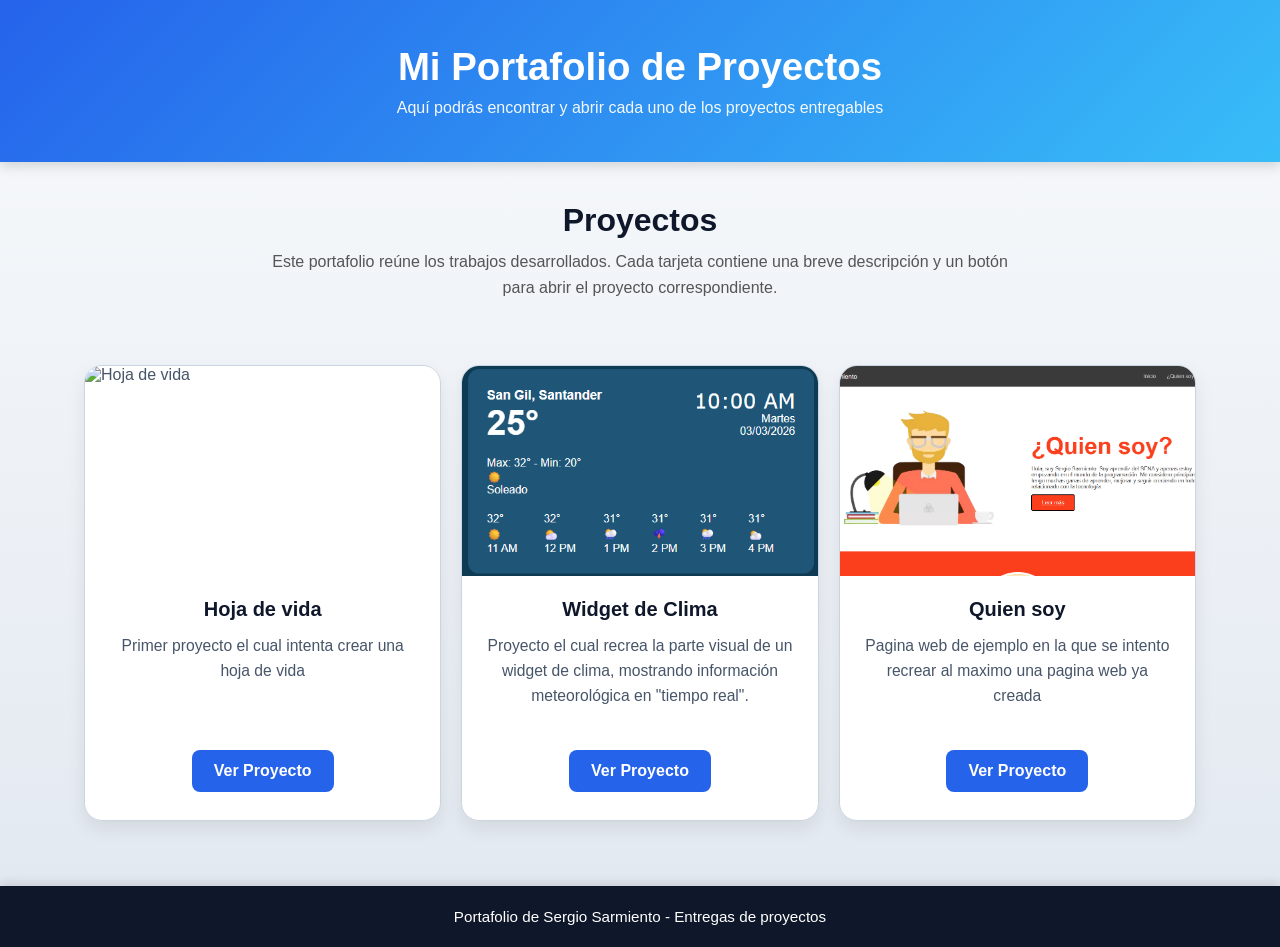
==== index.html @ 63f8f607 "Fix HTML structure and add overlays to project cards" ====
<!DOCTYPE html>
<html lang="es">
<head>
  <meta charset="UTF-8" />
  <meta name="viewport" content="width=device-width, initial-scale=1.0" />
  <title>Portafolio de Proyectos</title>
<link rel="stylesheet" href="./style.css">
</head>
<body>
  <header>
    <h1>Mi Portafolio de Proyectos</h1>
    <p>Aquí podrás encontrar y abrir cada uno de los proyectos entregables</p>
  </header>

  <main>
    <section class="intro">
      <h2>Proyectos</h2>
      <p>
        Este portafolio reúne los trabajos desarrollados. Cada tarjeta contiene una breve descripción
        y un botón para abrir el proyecto correspondiente.
      </p>
    </section>

           <table class="projects-table">
            <tr>
                <td class="project-cell">
                    <div class="project-card">
                        <img src="./image (1).png"
                            alt="Hoja de vida">
                        <div class="project-info">
                             <div class="overlay"></div>
                            <h3>Hoja de vida</h3>
                            <p>Primer proyecto el cual intenta crear una hoja de vida </p>
                            <a href="./hoja_de_vida/index.html" class="btn-project">Ver Proyecto</a>
                        </div>
                    </div>
                </td>

                <td class="project-cell">
                    <div class="project-card">
                        <img src="./image2.png"
                            alt="Widget de Clima">
                        <div class="project-info">
                             <div class="overlay"></div>
                            <h3>Widget de Clima</h3>
                            <p>Proyecto el cual recrea la parte visual de un widget de clima, mostrando información meteorológica en "tiempo real".</p>
                            <a href="./widget_de_clima/index.html" class="btn-project">Ver Proyecto</a>
                        </div>
                    </div>
                </td>

                <td class="project-cell">
                    <div class="project-card">
                        <img src="./image3.png"
                            alt="imagen de proyecto 3">
                        <div class="project-info">
                             <div class="overlay"></div>
                            <h3>Quien soy</h3>
                            <p>Pagina web de ejemplo en la que se intento recrear al maximo una pagina web ya creada</p>
                            <a href="./pagina_de_ejemplo/index.html" class="btn-project">Ver Proyecto</a>
                        </div>
                    </div>
                </td>
        </table>
    </div>
  </main>

  <footer>
    <p>Portafolio de Sergio Sarmiento - Entregas de proyectos</p>
  </footer>
</body>
</html>
---- style.css ----
* {
  margin: 0;
  padding: 0;
  box-sizing: border-box;
}

body {
  font-family: Arial, sans-serif;
  background: linear-gradient(180deg, #F8FAFC 0%, #E2E8F0 100%);
  color: #475569;
  min-height: 100vh;
  display: flex;
  flex-direction: column;}

header {
 background: linear-gradient(135deg, #2563EB, #38BDF8);
  color: white;
  text-align: center;
  padding: 45px 20px;
  box-shadow: 0 4px 12px rgba(0, 0, 0, 0.15);
}

header h1 {
  font-size: 2.4rem;
  margin-bottom: 10px;
}

header p {
  font-size: 1rem;
  opacity: 0.95;
}

main {
  width: 90%;
  max-width: 1200px;
  margin: 40px auto;
  flex: 1;
}

.intro {
  text-align: center;
  margin-bottom: 40px;
}

.intro h2 {
  font-size: 2rem;
 color: #0F172A;
  margin-bottom: 10px;
}

.intro p {
  color: #555;
  max-width: 750px;
  margin: 0 auto;
  line-height: 1.6;
}


.projects-table {
  width: 100%;
  border-spacing: 20px 25px;
  table-layout: fixed;
}

.project-cell {
  width: 33.33%;
  vertical-align: top;
}


.project-card {
  background: #FFFFFF;
  border: 1px solid #CBD5E1;
  border-radius: 18px;
  overflow: hidden;
  height: 100%;
  box-shadow: 0 8px 18px rgba(0, 0, 0, 0.08);
  transition: transform 0.35s ease, box-shadow 0.35s ease;
  animation: aparecer 0.8s ease both;
}

.project-card:hover {
  transform: translateY(-10px) scale(1.02);
  box-shadow: 0 14px 28px rgba(0, 0, 0, 0.16);
  transition: transform 0.10s ease;
  transform: scale(1.06);
}

.project-card img {
  width: 100%;
  height: 210px;
  object-fit: cover;
  display: block;
  transition: transform 0.10s ease;
}

.project-card:hover img {
  transform: scale(1.06);
}

.project-info {
  padding: 22px 22px 28px;
  text-align: center;
}

.project-info h3 {
  font-size: 1.25rem;
  margin-bottom: 12px;
   color: #0F172A;
}

.project-info p {
  font-size: 0.98rem;
 color: #475569;
  line-height: 1.6;
  margin-bottom: 22px;
  min-height: 95px;
}

.btn-project {
  display: inline-block;
  text-decoration: none;
  background: #2563EB;
  color: white;
  border: none;
  padding: 12px 22px;
  border-radius: 8px;
  font-weight: bold;
  transition: background 0.3s ease, transform 0.3s ease;
}

.btn-project:hover {
  background: #1D4ED8;
  transform: scale(1.05);
}


footer {
  text-align: center;
  padding: 22px 15px;
  background: #0F172A;
  color: white;
  font-size: 0.95rem;
  margin-top: auto;
  box-shadow: 0 -3px 10px rgba(0, 0, 0, 0.12);
}


@keyframes aparecer {
  from {
    opacity: 0;
    transform: translateY(25px);
  }
  to {
    opacity: 1;
    transform: translateY(0);
  }
}


@media (max-width: 900px) {
  .projects-table,
  .projects-table tr,
  .project-cell {
    display: block;
    width: 100%;
  }

  .projects-table {
    border-spacing: 0;
  }

  .project-cell {
    margin-bottom: 25px;
  }

  .project-info p {
    min-height: auto;
  }
}


@media (max-width: 600px) {
  header {
    padding: 35px 15px;
  }

  header h1 {
    font-size: 1.8rem;
  }

  header p {
    font-size: 0.95rem;
  }

  main {
    width: 92%;
    margin: 30px auto;
  }

  .intro h2 {
    font-size: 1.5rem;
  }

  .intro p {
    font-size: 0.95rem;
  }

  .project-card img {
    height: 190px;
  }

  .project-info {
    padding: 18px 18px 24px;
  }

  .project-info h3 {
    font-size: 1.1rem;
  }

  .project-info p {
    font-size: 0.95rem;
  }

  .btn-project {
    width: 100%;
    padding: 12px;
  }

  footer {
    font-size: 0.9rem;
    padding: 18px 12px;
  }
}
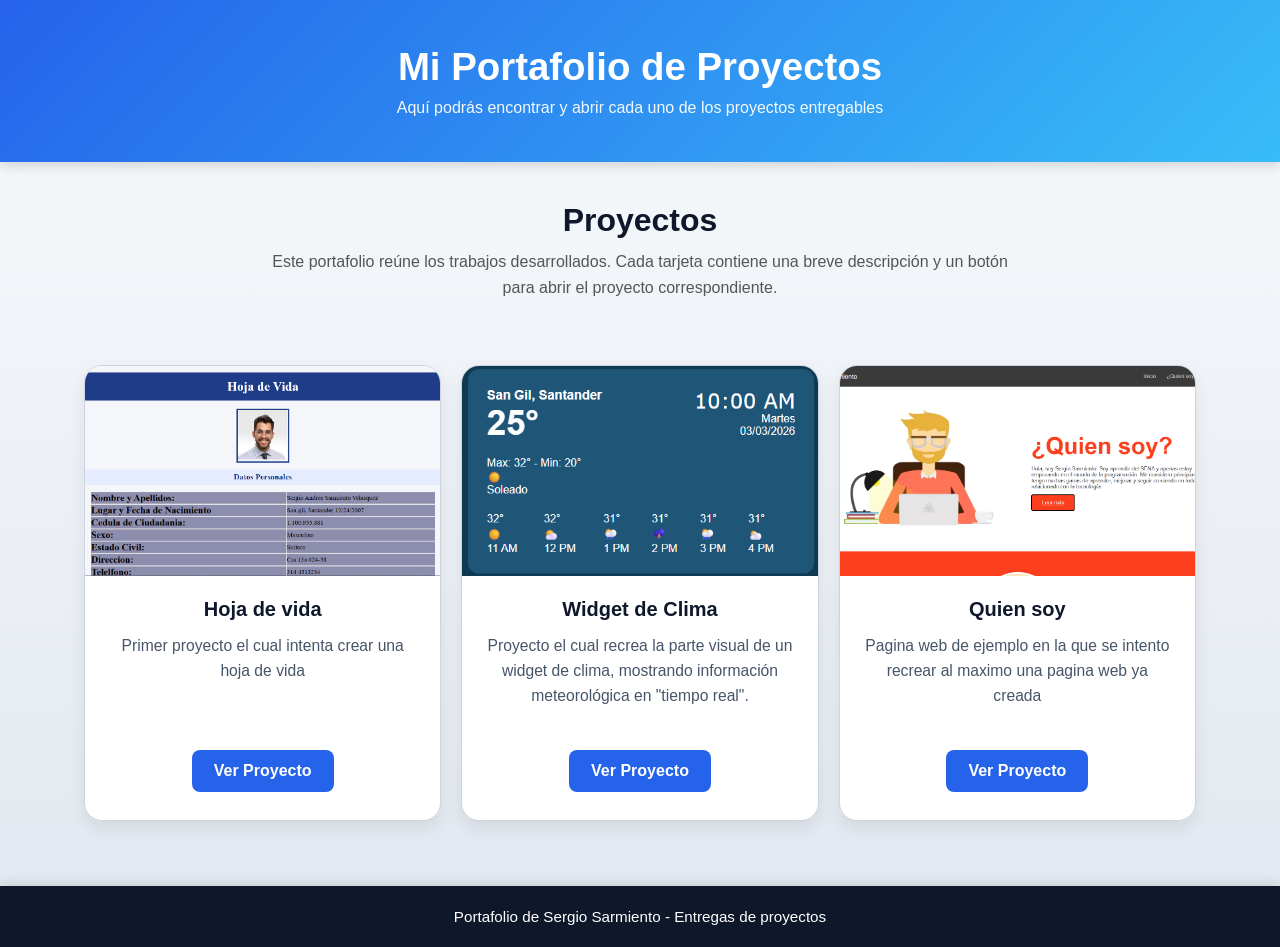
==== commit fa98ed5f: "Fix HTML structure and update project images" ====
--- a/index.html
+++ b/index.html
@@ -25,7 +25,7 @@
             <tr>
                 <td class="project-cell">
                     <div class="project-card">
-                        <img src="./image (1).png"
+                        <img src="./image.png"
                             alt="Hoja de vida">
                         <div class="project-info">
                              <div class="overlay"></div>
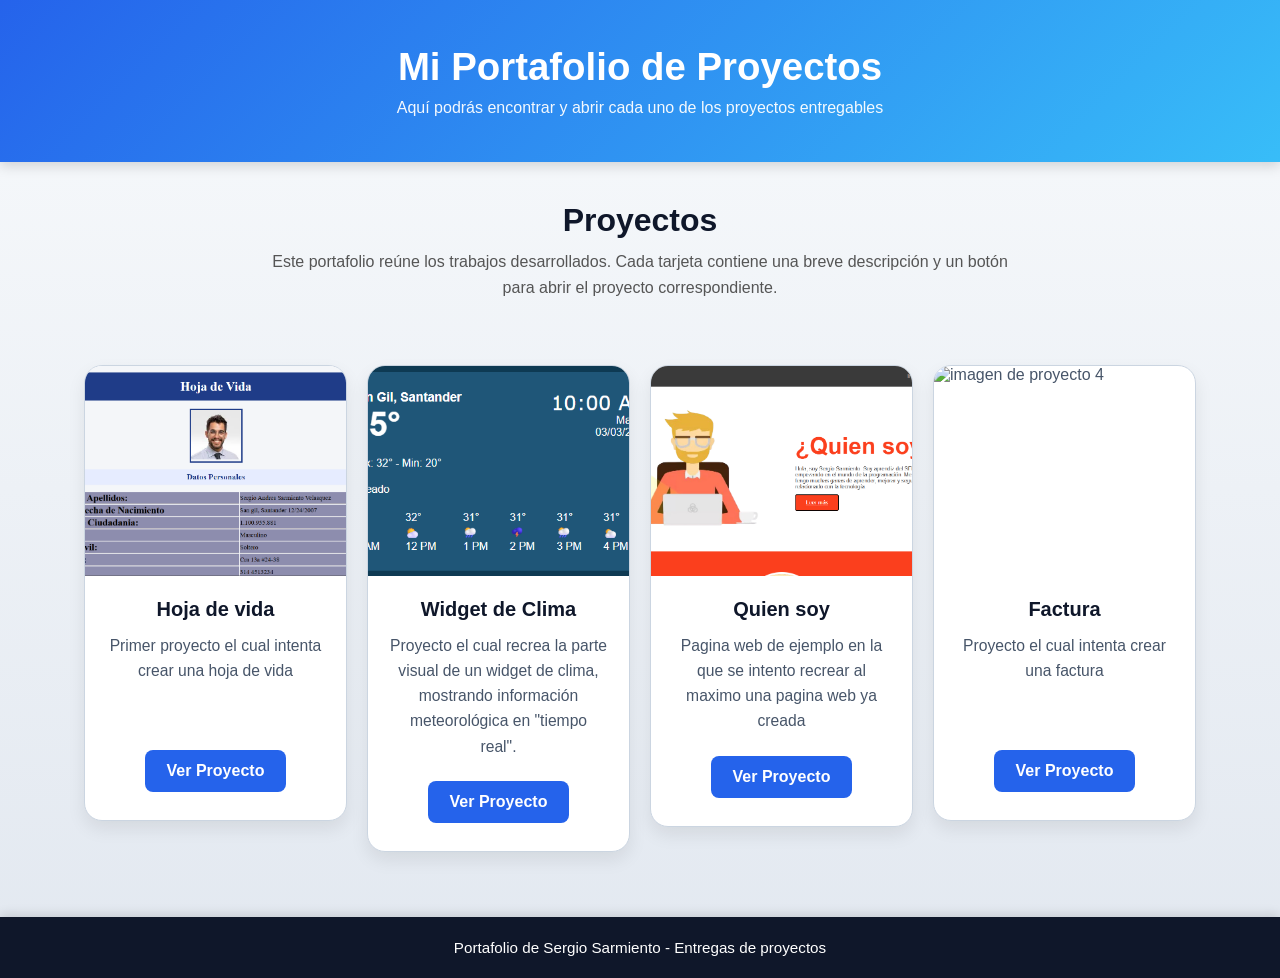
==== commit 4df04b94: "Add 'Factura' project card to portfolio Added a new project card for 'Factura' and updated the proje" ====
--- a/index.html
+++ b/index.html
@@ -1,11 +1,13 @@
-  <!DOCTYPE html>
+<!DOCTYPE html>
 <html lang="es">
+
 <head>
   <meta charset="UTF-8" />
   <meta name="viewport" content="width=device-width, initial-scale=1.0" />
   <title>Portafolio de Proyectos</title>
-<link rel="stylesheet" href="./style.css">
+  <link rel="stylesheet" href="./style.css">
 </head>
+
 <body>
   <header>
     <h1>Mi Portafolio de Proyectos</h1>
@@ -21,47 +23,52 @@
       </p>
     </section>
 
-           <table class="projects-table">
-            <tr>
-                <td class="project-cell">
-                    <div class="project-card">
-                        <img src="./image.png"
-                            alt="Hoja de vida">
-                        <div class="project-info">
-                             <div class="overlay"></div>
-                            <h3>Hoja de vida</h3>
-                            <p>Primer proyecto el cual intenta crear una hoja de vida </p>
-                            <a href="./hoja_de_vida/index.html" class="btn-project">Ver Proyecto</a>
-                        </div>
-                    </div>
-                </td>
+    <table class="projects-table">
+      <tr>
+        <td class="project-cell">
+          <div class="project-card">
+            <img src="./imagenes/image.png" alt="Hoja de vida">
+            <div class="project-info">
+              <h3>Hoja de vida</h3>
+              <p>Primer proyecto el cual intenta crear una hoja de vida </p>
+              <a href="./hoja_de_vida/index.html" class="btn-project">Ver Proyecto</a>
+            </div>
+          </div>
+        </td>
 
-                <td class="project-cell">
-                    <div class="project-card">
-                        <img src="./image2.png"
-                            alt="Widget de Clima">
-                        <div class="project-info">
-                             <div class="overlay"></div>
-                            <h3>Widget de Clima</h3>
-                            <p>Proyecto el cual recrea la parte visual de un widget de clima, mostrando información meteorológica en "tiempo real".</p>
-                            <a href="./widget_de_clima/index.html" class="btn-project">Ver Proyecto</a>
-                        </div>
-                    </div>
-                </td>
+        <td class="project-cell">
+          <div class="project-card">
+            <img src="./imagenes/image2.png" alt="Widget de Clima">
+            <div class="project-info">
+              <h3>Widget de Clima</h3>
+              <p>Proyecto el cual recrea la parte visual de un widget de clima, mostrando información meteorológica en
+                "tiempo real".</p>
+              <a href="./widget_de_clima/index.html" class="btn-project">Ver Proyecto</a>
+            </div>
+          </div>
+        </td>
 
-                <td class="project-cell">
-                    <div class="project-card">
-                        <img src="./image3.png"
-                            alt="imagen de proyecto 3">
-                        <div class="project-info">
-                             <div class="overlay"></div>
-                            <h3>Quien soy</h3>
-                            <p>Pagina web de ejemplo en la que se intento recrear al maximo una pagina web ya creada</p>
-                            <a href="./pagina_de_ejemplo/index.html" class="btn-project">Ver Proyecto</a>
-                        </div>
-                    </div>
-                </td>
-        </table>
+        <td class="project-cell">
+          <div class="project-card">
+            <img src="./imagenes/image3.png" alt="imagen de proyecto 3">
+            <div class="project-info">
+              <h3>Quien soy</h3>
+              <p>Pagina web de ejemplo en la que se intento recrear al maximo una pagina web ya creada</p>
+              <a href="./pagina_de_ejemplo/index.html" class="btn-project">Ver Proyecto</a>
+            </div>
+          </div>
+        </td>
+        <td class="project-cell">
+          <div class="project-card">
+            <img src="./imagenes/image4.png" alt="imagen de proyecto 4">
+            <div class="project-info">
+              <h3>Factura</h3>
+              <p>Proyecto el cual intenta crear una factura</p>
+              <a href="./factura/index.html" class="btn-project">Ver Proyecto</a>
+            </div>
+          </div>
+        </td>
+    </table>
     </div>
   </main>
 
@@ -69,4 +76,5 @@
     <p>Portafolio de Sergio Sarmiento - Entregas de proyectos</p>
   </footer>
 </body>
+
 </html>
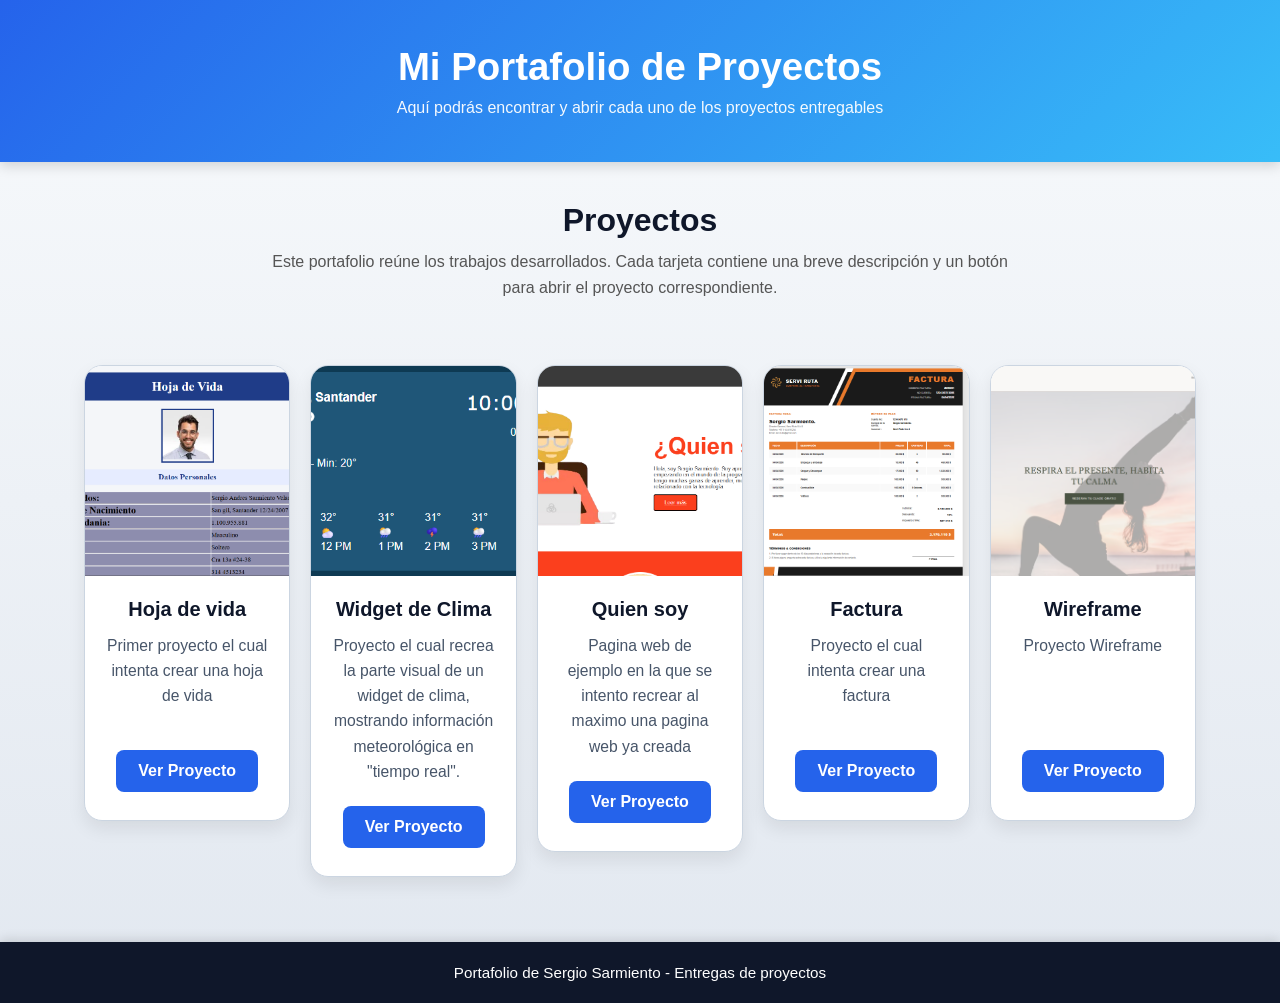
==== commit 5204e048: "Update index.html" ====
--- a/index.html
+++ b/index.html
@@ -68,6 +68,16 @@
             </div>
           </div>
         </td>
+        <td class="project-cell">
+          <div class="project-card">
+            <img src="./imagenes/wireframe.png" alt="imagen de proyecto 4">
+            <div class="project-info">
+              <h3>Wireframe</h3>
+              <p>Proyecto Wireframe</p>
+              <a href="./wireframe alex/index.html" class="btn-project">Ver Proyecto</a>
+            </div>
+          </div>
+        </td>
     </table>
     </div>
   </main>
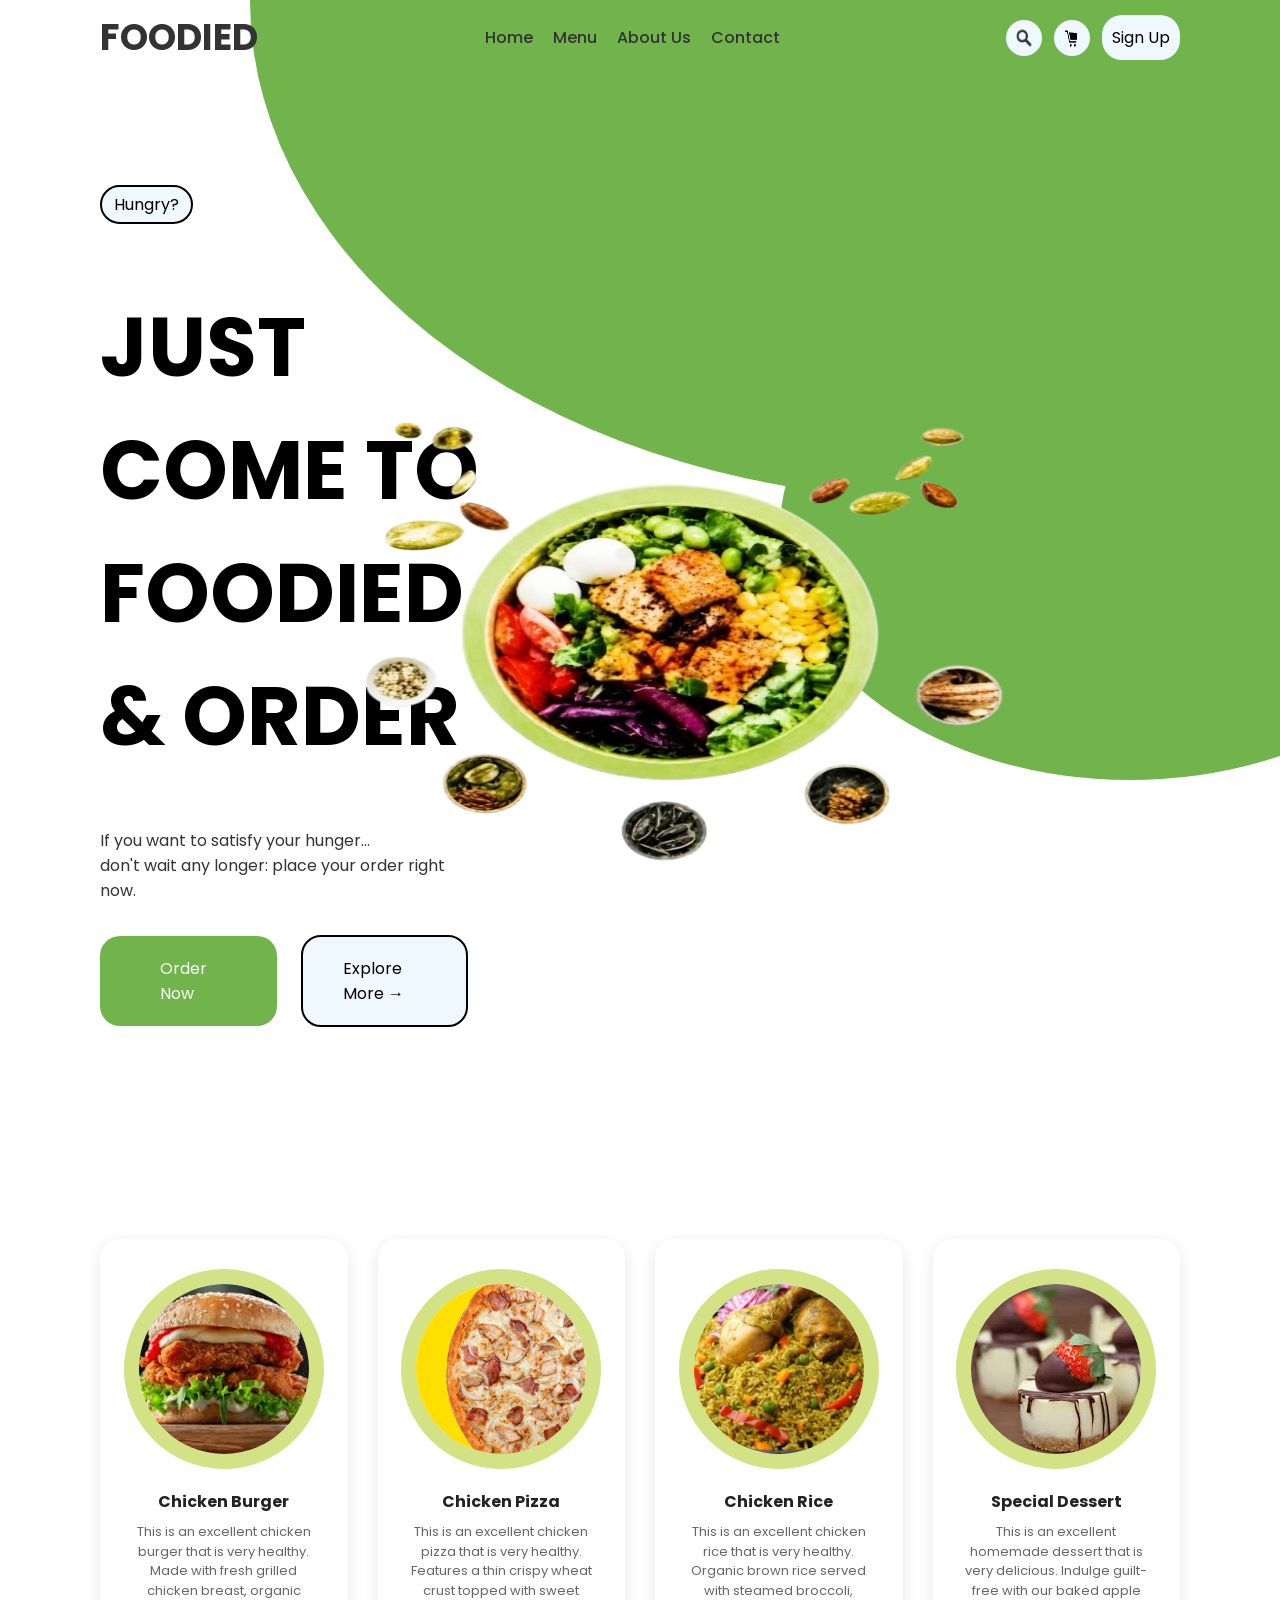
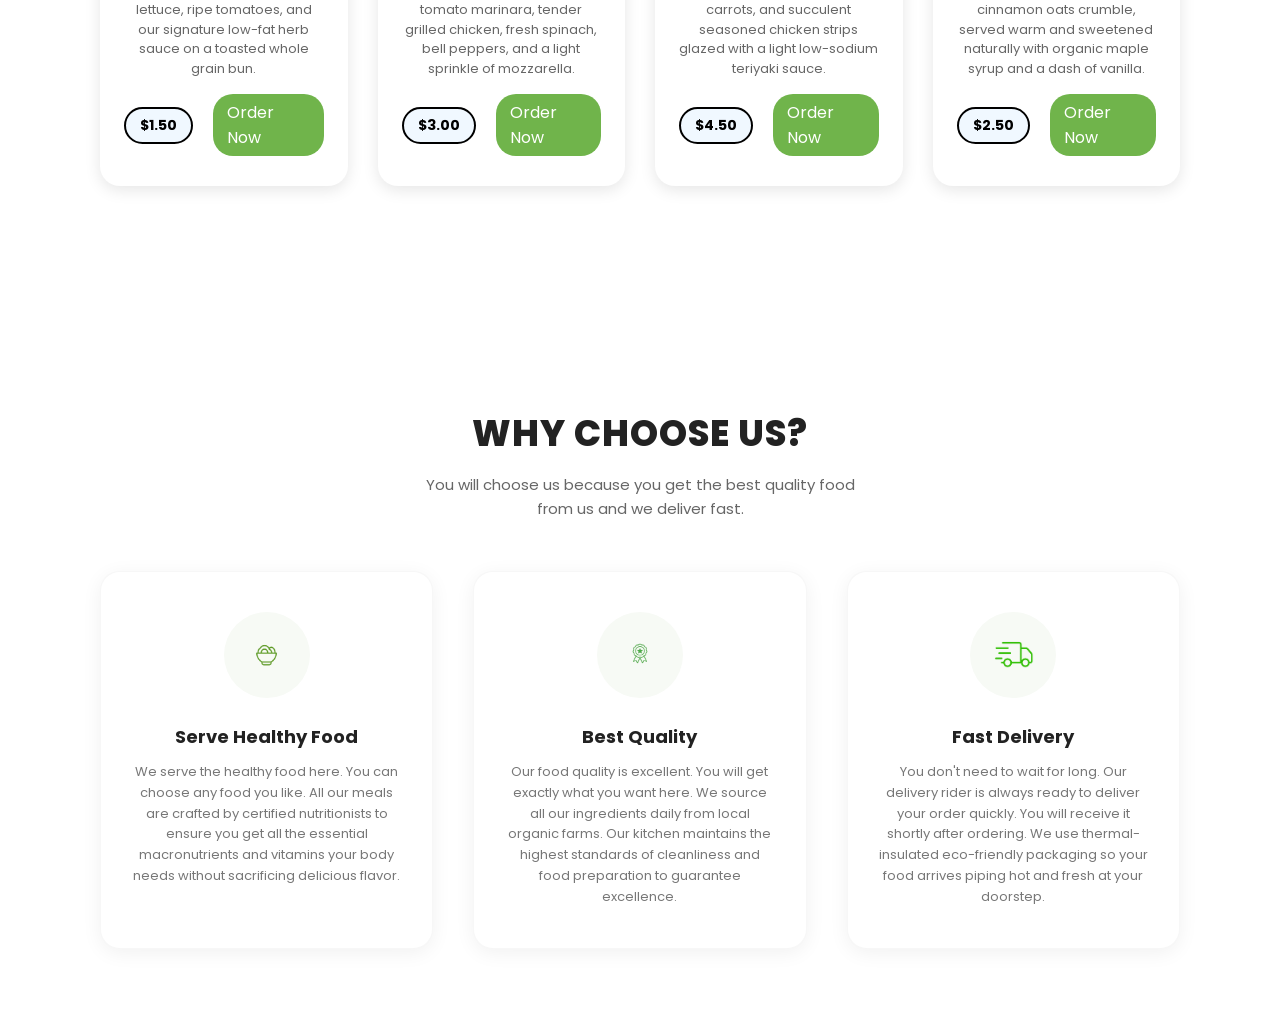
==== commit f666798b: "Add files via upload" ====
--- a/index.html
+++ b/index.html
@@ -1,90 +1,139 @@
-<!DOCTYPE html>
-<html lang="es">
-
-<head>
-  <meta charset="UTF-8" />
-  <meta name="viewport" content="width=device-width, initial-scale=1.0" />
-  <title>Portafolio de Proyectos</title>
-  <link rel="stylesheet" href="./style.css">
-</head>
-
-<body>
-  <header>
-    <h1>Mi Portafolio de Proyectos</h1>
-    <p>Aquí podrás encontrar y abrir cada uno de los proyectos entregables</p>
-  </header>
-
-  <main>
-    <section class="intro">
-      <h2>Proyectos</h2>
-      <p>
-        Este portafolio reúne los trabajos desarrollados. Cada tarjeta contiene una breve descripción
-        y un botón para abrir el proyecto correspondiente.
-      </p>
-    </section>
-
-    <table class="projects-table">
-      <tr>
-        <td class="project-cell">
-          <div class="project-card">
-            <img src="./imagenes/image.png" alt="Hoja de vida">
-            <div class="project-info">
-              <h3>Hoja de vida</h3>
-              <p>Primer proyecto el cual intenta crear una hoja de vida </p>
-              <a href="./hoja_de_vida/index.html" class="btn-project">Ver Proyecto</a>
-            </div>
-          </div>
-        </td>
-
-        <td class="project-cell">
-          <div class="project-card">
-            <img src="./imagenes/image2.png" alt="Widget de Clima">
-            <div class="project-info">
-              <h3>Widget de Clima</h3>
-              <p>Proyecto el cual recrea la parte visual de un widget de clima, mostrando información meteorológica en
-                "tiempo real".</p>
-              <a href="./widget_de_clima/index.html" class="btn-project">Ver Proyecto</a>
-            </div>
-          </div>
-        </td>
-
-        <td class="project-cell">
-          <div class="project-card">
-            <img src="./imagenes/image3.png" alt="imagen de proyecto 3">
-            <div class="project-info">
-              <h3>Quien soy</h3>
-              <p>Pagina web de ejemplo en la que se intento recrear al maximo una pagina web ya creada</p>
-              <a href="./pagina_de_ejemplo/index.html" class="btn-project">Ver Proyecto</a>
-            </div>
-          </div>
-        </td>
-        <td class="project-cell">
-          <div class="project-card">
-            <img src="./imagenes/image4.png" alt="imagen de proyecto 4">
-            <div class="project-info">
-              <h3>Factura</h3>
-              <p>Proyecto el cual intenta crear una factura</p>
-              <a href="./factura/index.html" class="btn-project">Ver Proyecto</a>
-            </div>
-          </div>
-        </td>
-        <td class="project-cell">
-          <div class="project-card">
-            <img src="./imagenes/wireframe.png" alt="imagen de proyecto 4">
-            <div class="project-info">
-              <h3>Wireframe</h3>
-              <p>Proyecto Wireframe</p>
-              <a href="./wireframe alex/index.html" class="btn-project">Ver Proyecto</a>
-            </div>
-          </div>
-        </td>
-    </table>
-    </div>
-  </main>
-
-  <footer>
-    <p>Portafolio de Sergio Sarmiento - Entregas de proyectos</p>
-  </footer>
-</body>
-
-</html>
+<!DOCTYPE html>
+<html lang="es">
+
+<head>
+    <meta charset="UTF-8">
+    <meta name="viewport" content="width=device-width, initial-scale=1.0">
+    <title>FOODIED - Restaurante y Delivery</title>
+    <link rel="stylesheet" href="style.css">
+</head>
+
+<body>
+    <header class="encabezado">
+        <div class="encabezado_logo">
+            <h1>FOODIED</h1>
+        </div>
+        <nav class="encabezado_nav">
+            <a href="#">Home</a>
+            <a href="#">Menu</a>
+            <a href="#">About Us</a>
+            <a href="#">Contact</a>
+        </nav>
+        <div class="encabezado_iconos">
+            <img src="./imagenes/logob.png" alt="Icono de búsqueda">
+            <img src="./imagenes/logoc.png" alt="Icono de carrito de compras">
+        </div>
+        <a href="#" class="btnprin">Sign Up</a>
+    </header>
+    <section class="presentacion">
+        <div class="presentacion_contenido">
+            <span class="btn_resaltado">Hungry?</span>
+            <h2 class="presentacion_titulo">JUST COME TO <br>FOODIED &amp; ORDER</h2>
+            <p class="presentacion_descripcion">
+                If you want to satisfy your hunger...<br>
+                don't wait any longer:
+                place your order right now.
+            </p>
+            <div class="presentacion_acciones">
+                <a href="#" class="btntarjetas1">Order Now</a>
+                <a href="#" class="btntarjetas2">Explore More →</a>
+            </div>
+        </div>
+        <div class="presentacion_imagen">
+            <img src="./imagenes/principal.png" alt="Plato de comida principal">
+        </div>
+    </section>
+    <section class="tarjetas">
+        <div class="tarjeta">
+            <div class="tarjeta_imagen">
+                <img src="./imagenes/hpollo.png" alt="Hamburguesa de pollo">
+            </div>
+            <h3 class="tarjeta_titulo">Chicken Burger</h3>
+            <p class="tarjeta_descripcion">
+                This is an excellent chicken burger that is very healthy. Made with fresh grilled chicken breast, organic lettuce, ripe tomatoes, and our signature low-fat herb sauce on a toasted whole grain bun.
+            </p>
+            <div class="tarjeta_acciones">
+                <span class="btn_resaltado">$1.50</span>
+                <a href="#" class="btntarjeta2">Order Now</a>
+            </div>
+        </div>
+        <div class="tarjeta">
+            <div class="tarjeta_imagen">
+                <img src="./imagenes/ppollo.png" alt="Pizza de pollo">
+            </div>
+            <h3 class="tarjeta_titulo">Chicken Pizza</h3>
+            <p class="tarjeta_descripcion">
+                This is an excellent chicken pizza that is very healthy. Features a thin crispy wheat crust topped with sweet tomato marinara, tender grilled chicken, fresh spinach, bell peppers, and a light sprinkle of mozzarella.
+            </p>
+            <div class="tarjeta_acciones">
+                <span class="btn_resaltado">$3.00</span>
+                <a href="#" class="btntarjeta2">Order Now</a>
+            </div>
+        </div>
+        <div class="tarjeta">
+            <div class="tarjeta_imagen">
+                <img src="./imagenes/apollo.png" alt="Arroz con pollo">
+            </div>
+            <h3 class="tarjeta_titulo">Chicken Rice</h3>
+            <p class="tarjeta_descripcion">
+                This is an excellent chicken rice that is very healthy. Organic brown rice served with steamed broccoli, carrots, and succulent seasoned chicken strips glazed with a light low-sodium teriyaki sauce.
+            </p>
+            <div class="tarjeta_acciones">
+                <span class="btn_resaltado">$4.50</span>
+                <a href="#" class="btntarjeta2">Order Now</a>
+            </div>
+        </div>
+        <div class="tarjeta">
+            <div class="tarjeta_imagen">
+                <img src="./imagenes/postre.png" alt="Postre especial">
+            </div>
+            <h3 class="tarjeta_titulo">Special Dessert</h3>
+            <p class="tarjeta_descripcion">
+                This is an excellent homemade dessert that is very delicious. Indulge guilt-free with our baked apple cinnamon oats crumble, served warm and sweetened naturally with organic maple syrup and a dash of vanilla.
+            </p>
+            <div class="tarjeta_acciones">
+                <span class="btn_resaltado">$2.50</span>
+                <a href="#" class="btntarjeta2">Order Now</a>
+            </div>
+        </div>
+    </section>
+
+    <section class="valores_seccion">
+        <h2 class="valores_titulo">WHY CHOOSE US?</h2>
+        <p class="valores_subtitulo">
+            You will choose us because you get the best quality food<br>
+            from us and we deliver fast.
+        </p>
+        <div class="valores_contenedor">
+            <div class="valor_tarjeta">
+                <div class="valor_icono">
+                    <img src="./imagenes/icono1.png" alt="Serve Healthy Food">
+                </div>
+                <h3 class="valor_titulo_tarjeta">Serve Healthy Food</h3>
+                <p class="valor_descripcion">
+                    We serve the healthy food here. You can choose any food you like. All our meals are crafted by certified nutritionists to ensure you get all the essential macronutrients and vitamins your body needs without sacrificing delicious flavor.
+                </p>
+            </div>
+            <div class="valor_tarjeta">
+                <div class="valor_icono">
+                    <img src="./imagenes/icono2.png" alt="Best Quality">
+                </div>
+                <h3 class="valor_titulo_tarjeta">Best Quality</h3>
+                <p class="valor_descripcion">
+                    Our food quality is excellent. You will get exactly what you want here. We source all our ingredients daily from local organic farms. Our kitchen maintains the highest standards of cleanliness and food preparation to guarantee excellence.
+                </p>
+            </div>
+            <div class="valor_tarjeta">
+                <div class="valor_icono">
+                    <img src="./imagenes/icono3.png" alt="Fast Delivery">
+                </div>
+                <h3 class="valor_titulo_tarjeta">Fast Delivery</h3>
+                <p class="valor_descripcion">
+                    You don't need to wait for long. Our delivery rider is always ready to deliver your order quickly. You will receive it shortly after ordering. We use thermal-insulated eco-friendly packaging so your food arrives piping hot and fresh at your doorstep.
+                </p>
+            </div>
+        </div>
+    </section>
+
+</body>
+</html>
--- a/style.css
+++ b/style.css
@@ -1,234 +1,383 @@
-   * {
-  margin: 0;
-  padding: 0;
-  box-sizing: border-box;
-}
-
-body {
-  font-family: Arial, sans-serif;
-  background: linear-gradient(180deg, #F8FAFC 0%, #E2E8F0 100%);
-  color: #475569;
-  min-height: 100vh;
-  display: flex;
-  flex-direction: column;}
-
-header {
- background: linear-gradient(135deg, #2563EB, #38BDF8);
-  color: white;
-  text-align: center;
-  padding: 45px 20px;
-  box-shadow: 0 4px 12px rgba(0, 0, 0, 0.15);
-}
-
-header h1 {
-  font-size: 2.4rem;
-  margin-bottom: 10px;
-}
-
-header p {
-  font-size: 1rem;
-  opacity: 0.95;
-}
-
-main {
-  width: 90%;
-  max-width: 1200px;
-  margin: 40px auto;
-  flex: 1;
-}
-
-.intro {
-  text-align: center;
-  margin-bottom: 40px;
-}
-
-.intro h2 {
-  font-size: 2rem;
- color: #0F172A;
-  margin-bottom: 10px;
-}
-
-.intro p {
-  color: #555;
-  max-width: 750px;
-  margin: 0 auto;
-  line-height: 1.6;
-}
-
-
-.projects-table {
-  width: 100%;
-  border-spacing: 20px 25px;
-  table-layout: fixed;
-}
-
-.project-cell {
-  width: 33.33%;
-  vertical-align: top;
-}
-
-
-.project-card {
-  background: #FFFFFF;
-  border: 1px solid #CBD5E1;
-  border-radius: 18px;
-  overflow: hidden;
-  height: 100%;
-  box-shadow: 0 8px 18px rgba(0, 0, 0, 0.08);
-  transition: transform 0.35s ease, box-shadow 0.35s ease;
-  animation: aparecer 0.8s ease both;
-}
-
-.project-card:hover {
-  transform: translateY(-10px) scale(1.02);
-  box-shadow: 0 14px 28px rgba(0, 0, 0, 0.16);
-  transition: transform 0.10s ease;
-  transform: scale(1.06);
-}
-
-.project-card img {
-  width: 100%;
-  height: 210px;
-  object-fit: cover;
-  display: block;
-  transition: transform 0.10s ease;
-}
-
-.project-card:hover img {
-  transform: scale(1.06);
-}
-
-.project-info {
-  padding: 22px 22px 28px;
-  text-align: center;
-}
-
-.project-info h3 {
-  font-size: 1.25rem;
-  margin-bottom: 12px;
-   color: #0F172A;
-}
-
-.project-info p {
-  font-size: 0.98rem;
- color: #475569;
-  line-height: 1.6;
-  margin-bottom: 22px;
-  min-height: 95px;
-}
-
-.btn-project {
-  display: inline-block;
-  text-decoration: none;
-  background: #2563EB;
-  color: white;
-  border: none;
-  padding: 12px 22px;
-  border-radius: 8px;
-  font-weight: bold;
-  transition: background 0.3s ease, transform 0.3s ease;
-}
-
-.btn-project:hover {
-  background: #1D4ED8;
-  transform: scale(1.05);
-}
-
-
-footer {
-  text-align: center;
-  padding: 22px 15px;
-  background: #0F172A;
-  color: white;
-  font-size: 0.95rem;
-  margin-top: auto;
-  box-shadow: 0 -3px 10px rgba(0, 0, 0, 0.12);
-}
-
-
-@keyframes aparecer {
-  from {
-    opacity: 0;
-    transform: translateY(25px);
-  }
-  to {
-    opacity: 1;
-    transform: translateY(0);
-  }
-}
-
-
-@media (max-width: 900px) {
-  .projects-table,
-  .projects-table tr,
-  .project-cell {
-    display: block;
-    width: 100%;
-  }
-
-  .projects-table {
-    border-spacing: 0;
-  }
-
-  .project-cell {
-    margin-bottom: 25px;
-  }
-
-  .project-info p {
-    min-height: auto;
-  }
-}
-
-
-@media (max-width: 600px) {
-  header {
-    padding: 35px 15px;
-  }
-
-  header h1 {
-    font-size: 1.8rem;
-  }
-
-  header p {
-    font-size: 0.95rem;
-  }
-
-  main {
-    width: 92%;
-    margin: 30px auto;
-  }
-
-  .intro h2 {
-    font-size: 1.5rem;
-  }
-
-  .intro p {
-    font-size: 0.95rem;
-  }
-
-  .project-card img {
-    height: 190px;
-  }
-
-  .project-info {
-    padding: 18px 18px 24px;
-  }
-
-  .project-info h3 {
-    font-size: 1.1rem;
-  }
-
-  .project-info p {
-    font-size: 0.95rem;
-  }
-
-  .btn-project {
-    width: 100%;
-    padding: 12px;
-  }
-
-  footer {
-    font-size: 0.9rem;
-    padding: 18px 12px;
-  }
-}
+@import url('https://fonts.googleapis.com/css2?family=Poppins:wght@400;500;600;700;800&display=swap');
+
+* {
+    margin: 0;
+    padding: 0;
+    box-sizing: border-box;
+}
+
+body {
+    position: relative;
+    overflow-x: hidden;
+    font-family: 'Poppins', sans-serif;
+}
+
+/* Círculo verde grande (derecha, cubre nav y hero) */
+body::before {
+    content: '';
+    position: absolute;
+    top: -500px;
+    right: -370px;
+    width: 1400px;
+    height: 1000px;
+    background: #70B44B;
+    border-radius: 50%;
+    z-index: -1;
+}
+
+/* Círculo verde pequeño (sobrepuesto cerca del plato) */
+body::after {
+    content: '';
+    position: absolute;
+    top: 280px;
+    right: -200px;
+    width: 700px;
+    height: 500px;
+    background: #70B44B;
+    border-radius: 50%;
+    z-index: -1;
+}
+
+.encabezado {
+    display: flex;
+    padding: 10px 100px;
+    justify-content: flex-end;
+}
+
+
+.encabezado_iconos {
+    display: flex;
+    gap: 12px;
+    align-items: center;
+    margin-left: auto;
+}
+
+.encabezado_nav {
+    flex: 1;
+    display: flex;
+    gap: 20px;
+    justify-content: center;
+    align-items: center;
+    margin: 0 auto;
+}
+
+
+.encabezado_logo {
+    margin-right: auto;
+    font-size: 18px;
+    color: #333;
+}
+
+
+.encabezado .nav-links {
+    flex: 1;
+    display: flex;
+    justify-content: center;
+}
+
+
+.nav-links {
+    display: flex;
+    gap: 20px;
+    align-items: center;
+    justify-content: center;
+    list-style: none;
+    margin: 0;
+    padding: 0;
+}
+
+.nav-links a {
+    text-decoration: none;
+    color: #333;
+    font-weight: 500;
+}
+
+
+.encabezado_iconos img {
+    width: 36px;
+    height: 36px;
+    background-color: aliceblue;
+    border-radius: 50%;
+    padding: 6px;
+    cursor: pointer;
+}
+
+.btnprin {
+    background-color: aliceblue;
+    padding: 10px;
+    border-radius: 20px;
+    cursor: pointer;
+    margin-left: 12px;
+    align-self: center;
+    text-decoration: none;
+    color: black;
+}
+
+.encabezado_nav a {
+    text-decoration: none;
+    color: #333;
+    font-weight: 500;
+}
+
+.btn_resaltado{
+    background-color: aliceblue;
+    padding: 5px 12px;
+    border-radius: 20px;
+    cursor: pointer;
+    margin: 12px;
+    align-self: center;
+    border: 2px solid black;
+    display: inline-block;
+}
+
+.presentacion_contenido .btn_resaltado {
+    margin-top: 90px;
+    margin-left: 0;
+}
+
+.presentacion {
+    display: flex;
+    align-items: center;
+    justify-content: space-between;
+    padding: 20px 100px;
+}
+
+.presentacion_titulo{
+    font-size: 82px;
+    font-weight: bold;
+    margin: 50px 0px;
+}
+
+.presentacion_descripcion{
+    font-size: 16px;
+    color: #333;
+    margin-top: 12px;
+}
+
+.presentacion_acciones {
+    display: flex;
+    gap: 12px;
+    margin-top: 20px;
+}
+
+.presentacion_imagen{
+    display: flex;
+    align-items: center;
+    justify-content: center;
+    margin-left: auto;
+}
+
+.presentacion_imagen img{
+    width: 700px;
+    height: 480px;
+    position: relative;
+    top: 70px;
+    right: 150px;
+}
+
+.btntarjetas1 {
+    background-color: #70B44B;
+    padding: 20px 60px;
+    border-radius: 20px;
+    cursor: pointer;
+    align-self: center;
+    text-decoration: none;
+    color: white;
+}
+
+.btntarjetas2{
+    background-color: aliceblue;
+    padding: 19px 40px;
+    border-radius: 20px;
+    cursor: pointer;
+    margin: 12px;
+    align-self: center;
+    border: 2px solid black;
+    text-decoration: none;
+    color: black;
+}
+
+.tarjetas {
+    display: flex;
+    gap: 30px;
+    padding: 60px 100px;
+    justify-content: flex-start;
+    flex-wrap: wrap;
+    width: 100%;
+    margin-top: 120px;
+}
+
+.tarjeta {
+    background-color: #ffffff;
+    border-radius: 20px;
+    padding: 30px 24px;
+    flex: 1;
+    min-width: 240px;
+    box-shadow: 0 4px 16px rgba(0, 0, 0, 0.10);
+    display: flex;
+    flex-direction: column;
+    align-items: center;
+    transition: transform 0.2s ease, box-shadow 0.2s ease;
+}
+
+.tarjeta:hover {
+    transform: translateY(-6px);
+    box-shadow: 0 8px 24px rgba(0, 0, 0, 0.15);
+}
+
+.tarjeta_imagen {
+    width: 200px;
+    height: 200px;
+    border-radius: 50%;
+    overflow: hidden;
+    background-color: #f2f2f2;
+    display: flex;
+    align-items: center;
+    justify-content: center;
+    margin-bottom: 20px;
+    border: 15px solid #d2e285;
+}
+
+.tarjeta_imagen img {
+    width: 100%;
+    height: 100%;
+    object-fit: cover;
+}
+
+.tarjeta_titulo {
+    font-size: 16px;
+    font-weight: 700;
+    color: #222;
+    text-align: center;
+    margin-bottom: 8px;
+}
+
+.tarjeta_descripcion {
+    font-size: 13px;
+    color: #666;
+    text-align: center;
+    line-height: 1.5;
+    margin-bottom: 16px;
+    flex: 1;
+}
+
+.tarjeta_acciones {
+    display: flex;
+    align-items: center;
+    justify-content: space-between;
+    width: 100%;
+    gap: 8px;
+}
+
+.tarjeta_acciones .btn_resaltado {
+    background-color: aliceblue;
+    border: 2px solid black;
+    color: black;
+    font-weight: 700;
+    font-size: 14px;
+    padding: 6px 14px;
+    border-radius: 20px;
+    margin: 0;
+}
+
+.btntarjeta2 {
+    background-color: #70B44B;
+    padding: 6px 14px;
+    border-radius: 20px;
+    cursor: pointer;
+    margin-left: 12px;
+    align-self: center;
+    text-decoration: none;
+    color: white;
+}
+
+/* Why Choose Us Section Styles */
+.valores_seccion {
+    display: flex;
+    flex-direction: column;
+    align-items: center;
+    padding: 80px 100px;
+    margin-top: 80px;
+    width: 100%;
+}
+
+.valores_titulo {
+    font-size: 36px;
+    font-weight: 800;
+    color: #222;
+    text-align: center;
+    margin-bottom: 12px;
+    text-transform: uppercase;
+    letter-spacing: 1px;
+}
+
+.valores_subtitulo {
+    font-size: 15px;
+    color: #666;
+    text-align: center;
+    line-height: 1.6;
+    margin-bottom: 50px;
+    max-width: 600px;
+}
+
+.valores_contenedor {
+    display: flex;
+    gap: 40px;
+    justify-content: center;
+    flex-wrap: wrap;
+    width: 100%;
+}
+
+.valor_tarjeta {
+    background-color: #ffffff;
+    border-radius: 20px;
+    padding: 40px 30px;
+    flex: 1;
+    min-width: 280px;
+    box-shadow: 0 4px 20px rgba(0, 0, 0, 0.06);
+    display: flex;
+    flex-direction: column;
+    align-items: center;
+    text-align: center;
+    transition: transform 0.2s ease, box-shadow 0.2s ease;
+    border: 1px solid rgba(0, 0, 0, 0.03);
+}
+
+.valor_tarjeta:hover {
+    transform: translateY(-6px);
+    box-shadow: 0 8px 24px rgba(0, 0, 0, 0.12);
+}
+
+.valor_icono {
+    margin-bottom: 25px;
+    display: flex;
+    align-items: center;
+    justify-content: center;
+    background-color: #f7faf5;
+    padding: 18px;
+    border-radius: 50%;
+    transition: background-color 0.2s ease;
+}
+
+.valor_tarjeta:hover .valor_icono {
+    background-color: #eaf3e4;
+}
+
+.valor_titulo_tarjeta {
+    font-size: 18px;
+    font-weight: 700;
+    color: #222;
+    margin-bottom: 12px;
+}
+
+.valor_descripcion {
+    font-size: 13px;
+    color: #777;
+    line-height: 1.6;
+}
+
+.valor_icono img {
+    width: 50px;
+    height: 50px;
+    object-fit: contain;
+}
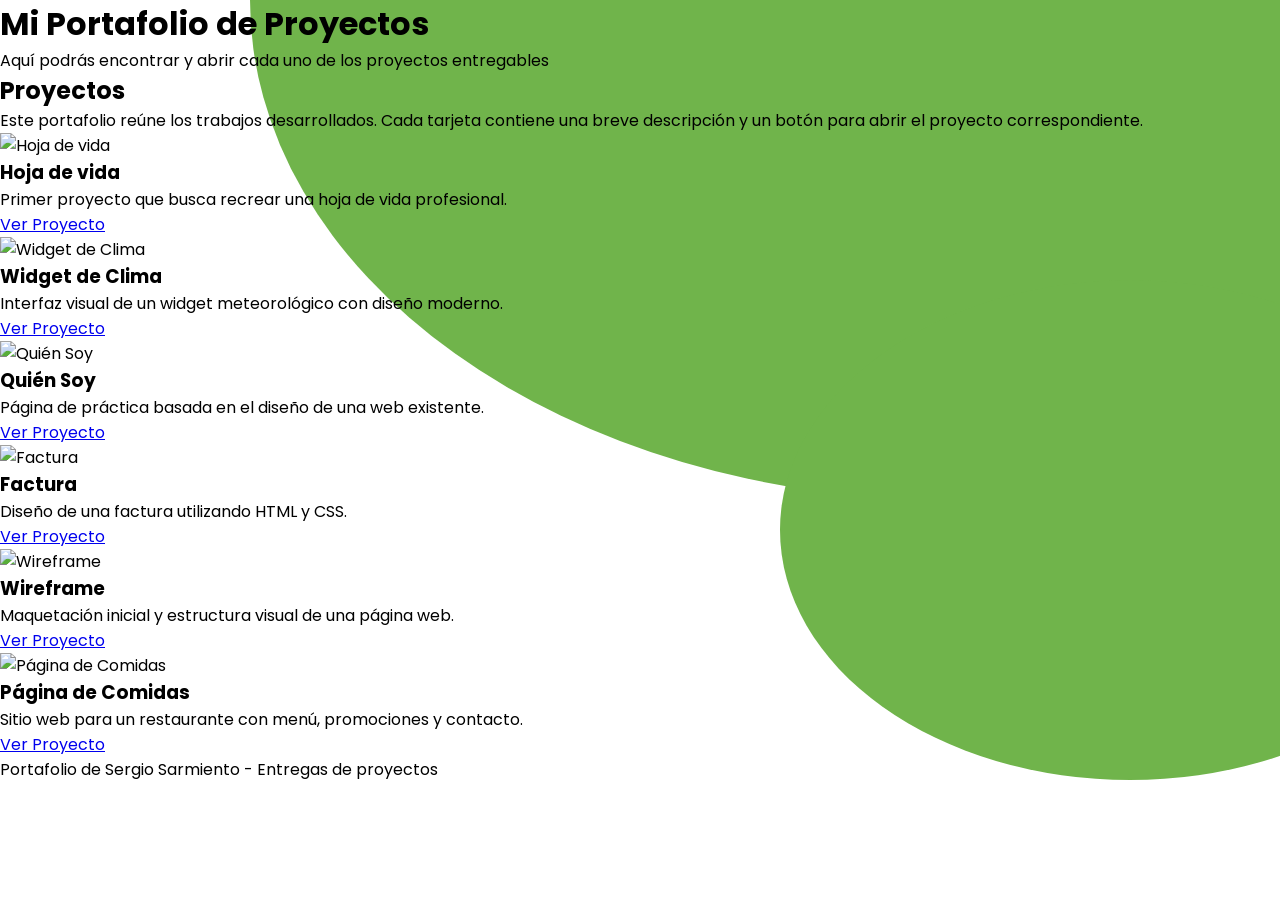
==== commit e4a44cac: "Update index.html" ====
--- a/index.html
+++ b/index.html
@@ -2,138 +2,92 @@
 <html lang="es">
 
 <head>
-    <meta charset="UTF-8">
-    <meta name="viewport" content="width=device-width, initial-scale=1.0">
-    <title>FOODIED - Restaurante y Delivery</title>
-    <link rel="stylesheet" href="style.css">
+  <meta charset="UTF-8" />
+  <meta name="viewport" content="width=device-width, initial-scale=1.0" />
+  <title>Portafolio de Proyectos</title>
+  <link rel="stylesheet" href="./style.css">
 </head>
 
 <body>
-    <header class="encabezado">
-        <div class="encabezado_logo">
-            <h1>FOODIED</h1>
-        </div>
-        <nav class="encabezado_nav">
-            <a href="#">Home</a>
-            <a href="#">Menu</a>
-            <a href="#">About Us</a>
-            <a href="#">Contact</a>
-        </nav>
-        <div class="encabezado_iconos">
-            <img src="./imagenes/logob.png" alt="Icono de búsqueda">
-            <img src="./imagenes/logoc.png" alt="Icono de carrito de compras">
-        </div>
-        <a href="#" class="btnprin">Sign Up</a>
-    </header>
-    <section class="presentacion">
-        <div class="presentacion_contenido">
-            <span class="btn_resaltado">Hungry?</span>
-            <h2 class="presentacion_titulo">JUST COME TO <br>FOODIED &amp; ORDER</h2>
-            <p class="presentacion_descripcion">
-                If you want to satisfy your hunger...<br>
-                don't wait any longer:
-                place your order right now.
-            </p>
-            <div class="presentacion_acciones">
-                <a href="#" class="btntarjetas1">Order Now</a>
-                <a href="#" class="btntarjetas2">Explore More →</a>
-            </div>
-        </div>
-        <div class="presentacion_imagen">
-            <img src="./imagenes/principal.png" alt="Plato de comida principal">
-        </div>
-    </section>
-    <section class="tarjetas">
-        <div class="tarjeta">
-            <div class="tarjeta_imagen">
-                <img src="./imagenes/hpollo.png" alt="Hamburguesa de pollo">
-            </div>
-            <h3 class="tarjeta_titulo">Chicken Burger</h3>
-            <p class="tarjeta_descripcion">
-                This is an excellent chicken burger that is very healthy. Made with fresh grilled chicken breast, organic lettuce, ripe tomatoes, and our signature low-fat herb sauce on a toasted whole grain bun.
-            </p>
-            <div class="tarjeta_acciones">
-                <span class="btn_resaltado">$1.50</span>
-                <a href="#" class="btntarjeta2">Order Now</a>
-            </div>
-        </div>
-        <div class="tarjeta">
-            <div class="tarjeta_imagen">
-                <img src="./imagenes/ppollo.png" alt="Pizza de pollo">
-            </div>
-            <h3 class="tarjeta_titulo">Chicken Pizza</h3>
-            <p class="tarjeta_descripcion">
-                This is an excellent chicken pizza that is very healthy. Features a thin crispy wheat crust topped with sweet tomato marinara, tender grilled chicken, fresh spinach, bell peppers, and a light sprinkle of mozzarella.
-            </p>
-            <div class="tarjeta_acciones">
-                <span class="btn_resaltado">$3.00</span>
-                <a href="#" class="btntarjeta2">Order Now</a>
-            </div>
-        </div>
-        <div class="tarjeta">
-            <div class="tarjeta_imagen">
-                <img src="./imagenes/apollo.png" alt="Arroz con pollo">
-            </div>
-            <h3 class="tarjeta_titulo">Chicken Rice</h3>
-            <p class="tarjeta_descripcion">
-                This is an excellent chicken rice that is very healthy. Organic brown rice served with steamed broccoli, carrots, and succulent seasoned chicken strips glazed with a light low-sodium teriyaki sauce.
-            </p>
-            <div class="tarjeta_acciones">
-                <span class="btn_resaltado">$4.50</span>
-                <a href="#" class="btntarjeta2">Order Now</a>
-            </div>
-        </div>
-        <div class="tarjeta">
-            <div class="tarjeta_imagen">
-                <img src="./imagenes/postre.png" alt="Postre especial">
-            </div>
-            <h3 class="tarjeta_titulo">Special Dessert</h3>
-            <p class="tarjeta_descripcion">
-                This is an excellent homemade dessert that is very delicious. Indulge guilt-free with our baked apple cinnamon oats crumble, served warm and sweetened naturally with organic maple syrup and a dash of vanilla.
-            </p>
-            <div class="tarjeta_acciones">
-                <span class="btn_resaltado">$2.50</span>
-                <a href="#" class="btntarjeta2">Order Now</a>
-            </div>
-        </div>
+  <header>
+    <h1>Mi Portafolio de Proyectos</h1>
+    <p>Aquí podrás encontrar y abrir cada uno de los proyectos entregables</p>
+  </header>
+
+  <main>
+    <section class="intro">
+      <h2>Proyectos</h2>
+      <p>
+        Este portafolio reúne los trabajos desarrollados. Cada tarjeta contiene una breve descripción
+        y un botón para abrir el proyecto correspondiente.
+      </p>
     </section>
 
-    <section class="valores_seccion">
-        <h2 class="valores_titulo">WHY CHOOSE US?</h2>
-        <p class="valores_subtitulo">
-            You will choose us because you get the best quality food<br>
-            from us and we deliver fast.
-        </p>
-        <div class="valores_contenedor">
-            <div class="valor_tarjeta">
-                <div class="valor_icono">
-                    <img src="./imagenes/icono1.png" alt="Serve Healthy Food">
-                </div>
-                <h3 class="valor_titulo_tarjeta">Serve Healthy Food</h3>
-                <p class="valor_descripcion">
-                    We serve the healthy food here. You can choose any food you like. All our meals are crafted by certified nutritionists to ensure you get all the essential macronutrients and vitamins your body needs without sacrificing delicious flavor.
-                </p>
-            </div>
-            <div class="valor_tarjeta">
-                <div class="valor_icono">
-                    <img src="./imagenes/icono2.png" alt="Best Quality">
-                </div>
-                <h3 class="valor_titulo_tarjeta">Best Quality</h3>
-                <p class="valor_descripcion">
-                    Our food quality is excellent. You will get exactly what you want here. We source all our ingredients daily from local organic farms. Our kitchen maintains the highest standards of cleanliness and food preparation to guarantee excellence.
-                </p>
-            </div>
-            <div class="valor_tarjeta">
-                <div class="valor_icono">
-                    <img src="./imagenes/icono3.png" alt="Fast Delivery">
-                </div>
-                <h3 class="valor_titulo_tarjeta">Fast Delivery</h3>
-                <p class="valor_descripcion">
-                    You don't need to wait for long. Our delivery rider is always ready to deliver your order quickly. You will receive it shortly after ordering. We use thermal-insulated eco-friendly packaging so your food arrives piping hot and fresh at your doorstep.
-                </p>
-            </div>
-        </div>
-    </section>
+    <section class="projects-grid">
 
+  <div class="project-card">
+    <img src="./imagenes/image.png" alt="Hoja de vida">
+    <div class="project-info">
+      <h3>Hoja de vida</h3>
+      <p>Primer proyecto que busca recrear una hoja de vida profesional.</p>
+      <a href="./hoja_de_vida/index.html" class="btn-project">Ver Proyecto</a>
+    </div>
+  </div>
+
+  <div class="project-card">
+    <img src="./imagenes/image2.png" alt="Widget de Clima">
+    <div class="project-info">
+      <h3>Widget de Clima</h3>
+      <p>Interfaz visual de un widget meteorológico con diseño moderno.</p>
+      <a href="./widget_de_clima/index.html" class="btn-project">Ver Proyecto</a>
+    </div>
+  </div>
+
+  <div class="project-card">
+    <img src="./imagenes/image3.png" alt="Quién Soy">
+    <div class="project-info">
+      <h3>Quién Soy</h3>
+      <p>Página de práctica basada en el diseño de una web existente.</p>
+      <a href="./pagina_de_ejemplo/index.html" class="btn-project">Ver Proyecto</a>
+    </div>
+  </div>
+
+  <div class="project-card">
+    <img src="./imagenes/image4.png" alt="Factura">
+    <div class="project-info">
+      <h3>Factura</h3>
+      <p>Diseño de una factura utilizando HTML y CSS.</p>
+      <a href="./factura/index.html" class="btn-project">Ver Proyecto</a>
+    </div>
+  </div>
+
+  <div class="project-card">
+    <img src="./imagenes/wireframe.png" alt="Wireframe">
+    <div class="project-info">
+      <h3>Wireframe</h3>
+      <p>Maquetación inicial y estructura visual de una página web.</p>
+      <a href="./wireframe alex/index.html" class="btn-project">Ver Proyecto</a>
+    </div>
+  </div>
+
+  <!-- NUEVA TARJETA -->
+  <div class="project-card">
+    <img src="./imagenes/comida.png" alt="Página de Comidas">
+    <div class="project-info">
+      <h3>Página de Comidas</h3>
+      <p>Sitio web para un restaurante con menú, promociones y contacto.</p>
+      <a href="./comida/index.html" class="btn-project">Ver Proyecto</a>
+    </div>
+  </div>
+
+</section>
+    </div>
+  </main>
+
+  <footer>
+    <p>Portafolio de Sergio Sarmiento - Entregas de proyectos</p>
+  </footer>
 </body>
-</html>+
+</html>
+</html>
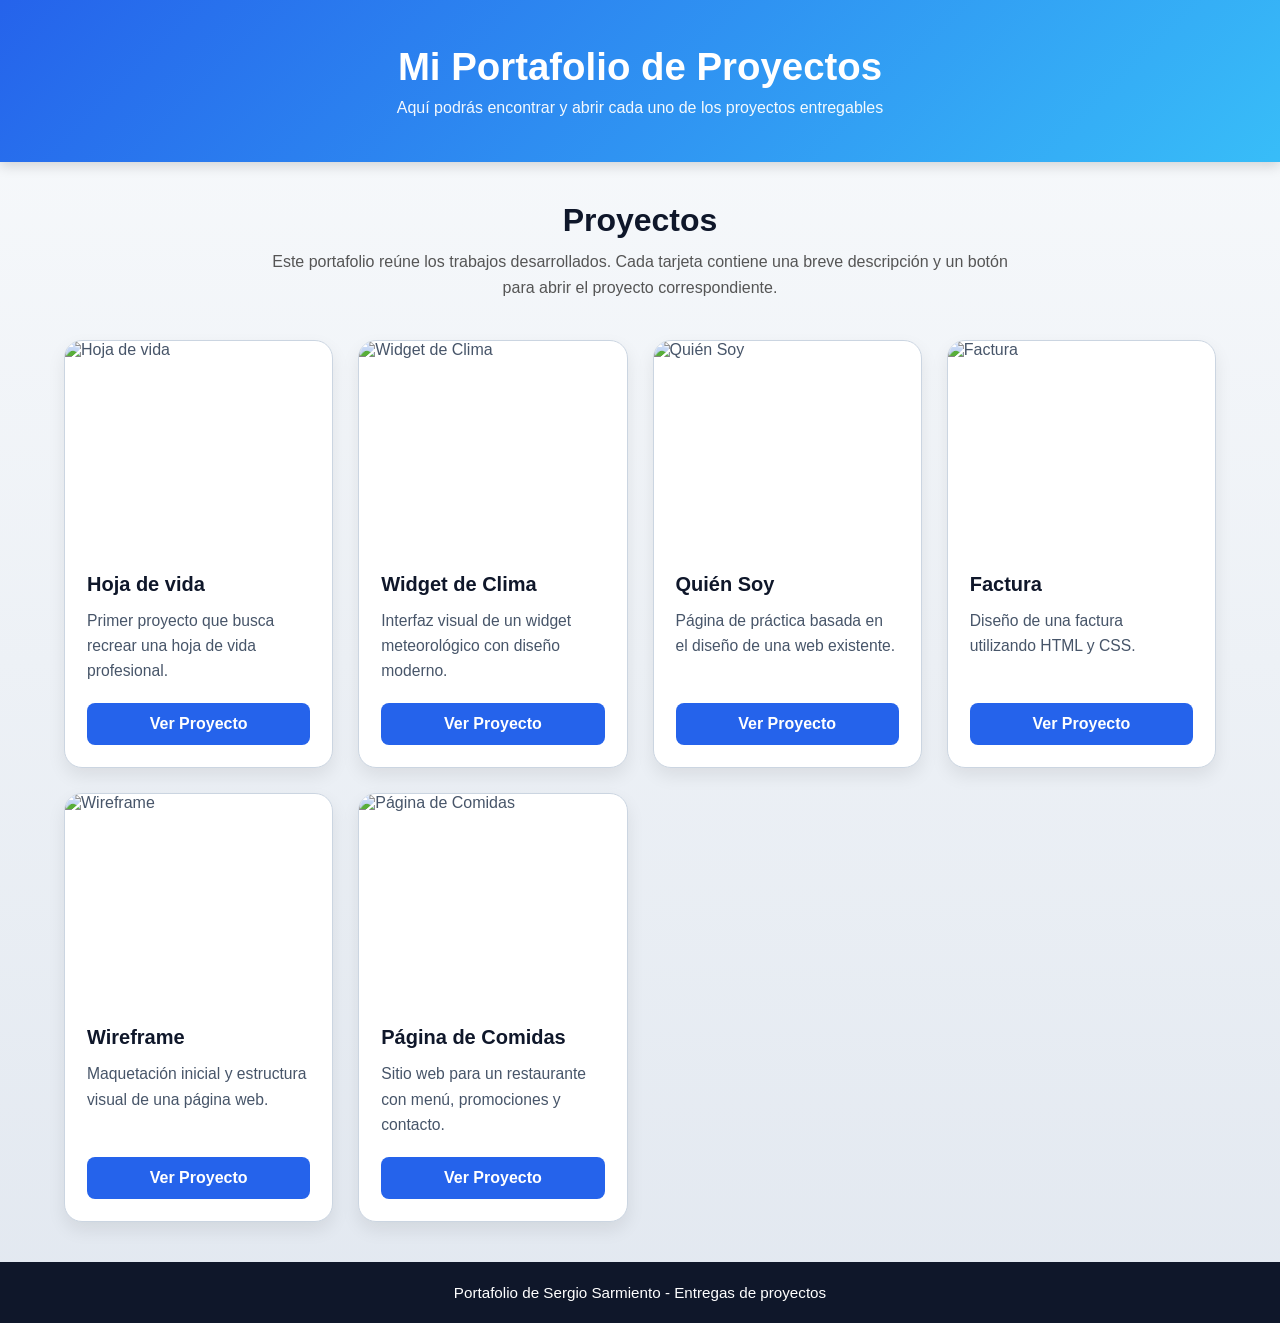
==== commit 6a6c214e: "Add files via upload" ====
--- a/index.html
+++ b/index.html
@@ -1,93 +1,92 @@
-<!DOCTYPE html>
-<html lang="es">
-
-<head>
-  <meta charset="UTF-8" />
-  <meta name="viewport" content="width=device-width, initial-scale=1.0" />
-  <title>Portafolio de Proyectos</title>
-  <link rel="stylesheet" href="./style.css">
-</head>
-
-<body>
-  <header>
-    <h1>Mi Portafolio de Proyectos</h1>
-    <p>Aquí podrás encontrar y abrir cada uno de los proyectos entregables</p>
-  </header>
-
-  <main>
-    <section class="intro">
-      <h2>Proyectos</h2>
-      <p>
-        Este portafolio reúne los trabajos desarrollados. Cada tarjeta contiene una breve descripción
-        y un botón para abrir el proyecto correspondiente.
-      </p>
-    </section>
-
-    <section class="projects-grid">
-
-  <div class="project-card">
-    <img src="./imagenes/image.png" alt="Hoja de vida">
-    <div class="project-info">
-      <h3>Hoja de vida</h3>
-      <p>Primer proyecto que busca recrear una hoja de vida profesional.</p>
-      <a href="./hoja_de_vida/index.html" class="btn-project">Ver Proyecto</a>
-    </div>
-  </div>
-
-  <div class="project-card">
-    <img src="./imagenes/image2.png" alt="Widget de Clima">
-    <div class="project-info">
-      <h3>Widget de Clima</h3>
-      <p>Interfaz visual de un widget meteorológico con diseño moderno.</p>
-      <a href="./widget_de_clima/index.html" class="btn-project">Ver Proyecto</a>
-    </div>
-  </div>
-
-  <div class="project-card">
-    <img src="./imagenes/image3.png" alt="Quién Soy">
-    <div class="project-info">
-      <h3>Quién Soy</h3>
-      <p>Página de práctica basada en el diseño de una web existente.</p>
-      <a href="./pagina_de_ejemplo/index.html" class="btn-project">Ver Proyecto</a>
-    </div>
-  </div>
-
-  <div class="project-card">
-    <img src="./imagenes/image4.png" alt="Factura">
-    <div class="project-info">
-      <h3>Factura</h3>
-      <p>Diseño de una factura utilizando HTML y CSS.</p>
-      <a href="./factura/index.html" class="btn-project">Ver Proyecto</a>
-    </div>
-  </div>
-
-  <div class="project-card">
-    <img src="./imagenes/wireframe.png" alt="Wireframe">
-    <div class="project-info">
-      <h3>Wireframe</h3>
-      <p>Maquetación inicial y estructura visual de una página web.</p>
-      <a href="./wireframe alex/index.html" class="btn-project">Ver Proyecto</a>
-    </div>
-  </div>
-
-  <!-- NUEVA TARJETA -->
-  <div class="project-card">
-    <img src="./imagenes/comida.png" alt="Página de Comidas">
-    <div class="project-info">
-      <h3>Página de Comidas</h3>
-      <p>Sitio web para un restaurante con menú, promociones y contacto.</p>
-      <a href="./comida/index.html" class="btn-project">Ver Proyecto</a>
-    </div>
-  </div>
-
-</section>
-    </div>
-  </main>
-
-  <footer>
-    <p>Portafolio de Sergio Sarmiento - Entregas de proyectos</p>
-  </footer>
-</body>
-
-</html>
-</html>
+<!DOCTYPE html>
+<html lang="es">
+
+<head>
+  <meta charset="UTF-8" />
+  <meta name="viewport" content="width=device-width, initial-scale=1.0" />
+  <title>Portafolio de Proyectos</title>
+  <link rel="stylesheet" href="./style.css">
+</head>
+
+<body>
+  <header>
+    <h1>Mi Portafolio de Proyectos</h1>
+    <p>Aquí podrás encontrar y abrir cada uno de los proyectos entregables</p>
+  </header>
+
+  <main>
+    <section class="intro">
+      <h2>Proyectos</h2>
+      <p>
+        Este portafolio reúne los trabajos desarrollados. Cada tarjeta contiene una breve descripción
+        y un botón para abrir el proyecto correspondiente.
+      </p>
+    </section>
+
+    <section class="projects-grid">
+
+  <div class="project-card">
+    <img src="./imagenes/image.png" alt="Hoja de vida">
+    <div class="project-info">
+      <h3>Hoja de vida</h3>
+      <p>Primer proyecto que busca recrear una hoja de vida profesional.</p>
+      <a href="./hoja_de_vida/index.html" class="btn-project">Ver Proyecto</a>
+    </div>
+  </div>
+
+  <div class="project-card">
+    <img src="./imagenes/image2.png" alt="Widget de Clima">
+    <div class="project-info">
+      <h3>Widget de Clima</h3>
+      <p>Interfaz visual de un widget meteorológico con diseño moderno.</p>
+      <a href="./widget_de_clima/index.html" class="btn-project">Ver Proyecto</a>
+    </div>
+  </div>
+
+  <div class="project-card">
+    <img src="./imagenes/image3.png" alt="Quién Soy">
+    <div class="project-info">
+      <h3>Quién Soy</h3>
+      <p>Página de práctica basada en el diseño de una web existente.</p>
+      <a href="./pagina_de_ejemplo/index.html" class="btn-project">Ver Proyecto</a>
+    </div>
+  </div>
+
+  <div class="project-card">
+    <img src="./imagenes/image4.png" alt="Factura">
+    <div class="project-info">
+      <h3>Factura</h3>
+      <p>Diseño de una factura utilizando HTML y CSS.</p>
+      <a href="./factura/index.html" class="btn-project">Ver Proyecto</a>
+    </div>
+  </div>
+
+  <div class="project-card">
+    <img src="./imagenes/wireframe.png" alt="Wireframe">
+    <div class="project-info">
+      <h3>Wireframe</h3>
+      <p>Maquetación inicial y estructura visual de una página web.</p>
+      <a href="./wireframe alex/index.html" class="btn-project">Ver Proyecto</a>
+    </div>
+  </div>
+
+  <!-- NUEVA TARJETA -->
+  <div class="project-card">
+    <img src="./imagenes/comida.png" alt="Página de Comidas">
+    <div class="project-info">
+      <h3>Página de Comidas</h3>
+      <p>Sitio web para un restaurante con menú, promociones y contacto.</p>
+      <a href="./comida/index.html" class="btn-project">Ver Proyecto</a>
+    </div>
+  </div>
+
+</section>
+    </div>
+  </main>
+
+  <footer>
+    <p>Portafolio de Sergio Sarmiento - Entregas de proyectos</p>
+  </footer>
+</body>
+
+</html>
--- a/style.css
+++ b/style.css
@@ -1,383 +1,208 @@
-@import url('https://fonts.googleapis.com/css2?family=Poppins:wght@400;500;600;700;800&display=swap');
-
-* {
-    margin: 0;
-    padding: 0;
-    box-sizing: border-box;
+ * {
+  margin: 0;
+  padding: 0;
+  box-sizing: border-box;
 }
 
 body {
-    position: relative;
-    overflow-x: hidden;
-    font-family: 'Poppins', sans-serif;
-}
-
-/* Círculo verde grande (derecha, cubre nav y hero) */
-body::before {
-    content: '';
-    position: absolute;
-    top: -500px;
-    right: -370px;
-    width: 1400px;
-    height: 1000px;
-    background: #70B44B;
-    border-radius: 50%;
-    z-index: -1;
-}
-
-/* Círculo verde pequeño (sobrepuesto cerca del plato) */
-body::after {
-    content: '';
-    position: absolute;
-    top: 280px;
-    right: -200px;
-    width: 700px;
-    height: 500px;
-    background: #70B44B;
-    border-radius: 50%;
-    z-index: -1;
-}
-
-.encabezado {
-    display: flex;
-    padding: 10px 100px;
-    justify-content: flex-end;
-}
-
-
-.encabezado_iconos {
-    display: flex;
-    gap: 12px;
-    align-items: center;
-    margin-left: auto;
-}
-
-.encabezado_nav {
-    flex: 1;
-    display: flex;
-    gap: 20px;
-    justify-content: center;
-    align-items: center;
-    margin: 0 auto;
-}
-
-
-.encabezado_logo {
-    margin-right: auto;
-    font-size: 18px;
-    color: #333;
-}
-
-
-.encabezado .nav-links {
-    flex: 1;
-    display: flex;
-    justify-content: center;
-}
-
-
-.nav-links {
-    display: flex;
-    gap: 20px;
-    align-items: center;
-    justify-content: center;
-    list-style: none;
-    margin: 0;
-    padding: 0;
-}
-
-.nav-links a {
-    text-decoration: none;
-    color: #333;
-    font-weight: 500;
-}
-
-
-.encabezado_iconos img {
-    width: 36px;
-    height: 36px;
-    background-color: aliceblue;
-    border-radius: 50%;
-    padding: 6px;
-    cursor: pointer;
-}
-
-.btnprin {
-    background-color: aliceblue;
-    padding: 10px;
-    border-radius: 20px;
-    cursor: pointer;
-    margin-left: 12px;
-    align-self: center;
-    text-decoration: none;
-    color: black;
-}
-
-.encabezado_nav a {
-    text-decoration: none;
-    color: #333;
-    font-weight: 500;
-}
-
-.btn_resaltado{
-    background-color: aliceblue;
-    padding: 5px 12px;
-    border-radius: 20px;
-    cursor: pointer;
-    margin: 12px;
-    align-self: center;
-    border: 2px solid black;
-    display: inline-block;
-}
-
-.presentacion_contenido .btn_resaltado {
-    margin-top: 90px;
-    margin-left: 0;
-}
-
-.presentacion {
-    display: flex;
-    align-items: center;
-    justify-content: space-between;
-    padding: 20px 100px;
-}
-
-.presentacion_titulo{
-    font-size: 82px;
-    font-weight: bold;
-    margin: 50px 0px;
-}
-
-.presentacion_descripcion{
-    font-size: 16px;
-    color: #333;
-    margin-top: 12px;
-}
-
-.presentacion_acciones {
-    display: flex;
-    gap: 12px;
-    margin-top: 20px;
-}
-
-.presentacion_imagen{
-    display: flex;
-    align-items: center;
-    justify-content: center;
-    margin-left: auto;
-}
-
-.presentacion_imagen img{
-    width: 700px;
-    height: 480px;
-    position: relative;
-    top: 70px;
-    right: 150px;
-}
-
-.btntarjetas1 {
-    background-color: #70B44B;
-    padding: 20px 60px;
-    border-radius: 20px;
-    cursor: pointer;
-    align-self: center;
-    text-decoration: none;
-    color: white;
-}
-
-.btntarjetas2{
-    background-color: aliceblue;
-    padding: 19px 40px;
-    border-radius: 20px;
-    cursor: pointer;
-    margin: 12px;
-    align-self: center;
-    border: 2px solid black;
-    text-decoration: none;
-    color: black;
-}
-
-.tarjetas {
-    display: flex;
-    gap: 30px;
-    padding: 60px 100px;
-    justify-content: flex-start;
-    flex-wrap: wrap;
+  font-family: Arial, sans-serif;
+  background: linear-gradient(180deg, #F8FAFC 0%, #E2E8F0 100%);
+  color: #475569;
+  min-height: 100vh;
+  display: flex;
+  flex-direction: column;
+}
+
+header {
+  background: linear-gradient(135deg, #2563EB, #38BDF8);
+  color: white;
+  text-align: center;
+  padding: 45px 20px;
+  box-shadow: 0 4px 12px rgba(0, 0, 0, 0.15);
+}
+
+header h1 {
+  font-size: 2.4rem;
+  margin-bottom: 10px;
+}
+
+header p {
+  font-size: 1rem;
+  opacity: 0.95;
+}
+
+main {
+  width: 90%;
+  max-width: 1400px;
+  margin: 40px auto;
+  flex: 1;
+}
+
+.intro {
+  text-align: center;
+  margin-bottom: 40px;
+}
+
+.intro h2 {
+  font-size: 2rem;
+  color: #0F172A;
+  margin-bottom: 10px;
+}
+
+.intro p {
+  color: #555;
+  max-width: 750px;
+  margin: 0 auto;
+  line-height: 1.6;
+}
+
+/* GRID DE PROYECTOS */
+
+.projects-grid {
+  display: grid;
+  grid-template-columns: repeat(4, 1fr);
+  gap: 25px;
+}
+
+/* TARJETAS */
+
+.project-card {
+  background: #FFFFFF;
+  border: 1px solid #CBD5E1;
+  border-radius: 18px;
+  overflow: hidden;
+  display: flex;
+  flex-direction: column;
+  box-shadow: 0 8px 18px rgba(0, 0, 0, 0.08);
+  transition: all 0.3s ease;
+  animation: aparecer 0.8s ease both;
+}
+
+.project-card:hover {
+  transform: translateY(-8px);
+  box-shadow: 0 14px 28px rgba(0, 0, 0, 0.16);
+}
+
+.project-card img {
+  width: 100%;
+  height: 210px;
+  object-fit: cover;
+  display: block;
+  transition: transform 0.3s ease;
+}
+
+.project-card:hover img {
+  transform: scale(1.05);
+}
+
+.project-info {
+  padding: 22px;
+  display: flex;
+  flex-direction: column;
+  flex: 1;
+}
+
+.project-info h3 {
+  font-size: 1.25rem;
+  margin-bottom: 12px;
+  color: #0F172A;
+}
+
+.project-info p {
+  font-size: 0.98rem;
+  color: #475569;
+  line-height: 1.6;
+  margin-bottom: 20px;
+  flex: 1;
+}
+
+.btn-project {
+  display: inline-block;
+  text-decoration: none;
+  background: #2563EB;
+  color: white;
+  padding: 12px 22px;
+  border-radius: 8px;
+  font-weight: bold;
+  text-align: center;
+  transition: all 0.3s ease;
+  margin-top: auto;
+}
+
+.btn-project:hover {
+  background: #1D4ED8;
+  transform: scale(1.03);
+}
+
+/* FOOTER */
+
+footer {
+  text-align: center;
+  padding: 22px 15px;
+  background: #0F172A;
+  color: white;
+  font-size: 0.95rem;
+  margin-top: auto;
+}
+
+/* ANIMACIÓN */
+
+@keyframes aparecer {
+  from {
+    opacity: 0;
+    transform: translateY(25px);
+  }
+
+  to {
+    opacity: 1;
+    transform: translateY(0);
+  }
+}
+
+/* RESPONSIVE */
+
+@media (max-width: 1200px) {
+  .projects-grid {
+    grid-template-columns: repeat(3, 1fr);
+  }
+}
+
+@media (max-width: 900px) {
+  .projects-grid {
+    grid-template-columns: repeat(2, 1fr);
+  }
+
+  header h1 {
+    font-size: 2rem;
+  }
+}
+
+@media (max-width: 600px) {
+  .projects-grid {
+    grid-template-columns: 1fr;
+  }
+
+  header {
+    padding: 35px 15px;
+  }
+
+  header h1 {
+    font-size: 1.7rem;
+  }
+
+  header p {
+    font-size: 0.95rem;
+  }
+
+  .intro h2 {
+    font-size: 1.5rem;
+  }
+
+  .project-card img {
+    height: 190px;
+  }
+
+  .btn-project {
     width: 100%;
-    margin-top: 120px;
-}
-
-.tarjeta {
-    background-color: #ffffff;
-    border-radius: 20px;
-    padding: 30px 24px;
-    flex: 1;
-    min-width: 240px;
-    box-shadow: 0 4px 16px rgba(0, 0, 0, 0.10);
-    display: flex;
-    flex-direction: column;
-    align-items: center;
-    transition: transform 0.2s ease, box-shadow 0.2s ease;
-}
-
-.tarjeta:hover {
-    transform: translateY(-6px);
-    box-shadow: 0 8px 24px rgba(0, 0, 0, 0.15);
-}
-
-.tarjeta_imagen {
-    width: 200px;
-    height: 200px;
-    border-radius: 50%;
-    overflow: hidden;
-    background-color: #f2f2f2;
-    display: flex;
-    align-items: center;
-    justify-content: center;
-    margin-bottom: 20px;
-    border: 15px solid #d2e285;
-}
-
-.tarjeta_imagen img {
-    width: 100%;
-    height: 100%;
-    object-fit: cover;
-}
-
-.tarjeta_titulo {
-    font-size: 16px;
-    font-weight: 700;
-    color: #222;
-    text-align: center;
-    margin-bottom: 8px;
-}
-
-.tarjeta_descripcion {
-    font-size: 13px;
-    color: #666;
-    text-align: center;
-    line-height: 1.5;
-    margin-bottom: 16px;
-    flex: 1;
-}
-
-.tarjeta_acciones {
-    display: flex;
-    align-items: center;
-    justify-content: space-between;
-    width: 100%;
-    gap: 8px;
-}
-
-.tarjeta_acciones .btn_resaltado {
-    background-color: aliceblue;
-    border: 2px solid black;
-    color: black;
-    font-weight: 700;
-    font-size: 14px;
-    padding: 6px 14px;
-    border-radius: 20px;
-    margin: 0;
-}
-
-.btntarjeta2 {
-    background-color: #70B44B;
-    padding: 6px 14px;
-    border-radius: 20px;
-    cursor: pointer;
-    margin-left: 12px;
-    align-self: center;
-    text-decoration: none;
-    color: white;
-}
-
-/* Why Choose Us Section Styles */
-.valores_seccion {
-    display: flex;
-    flex-direction: column;
-    align-items: center;
-    padding: 80px 100px;
-    margin-top: 80px;
-    width: 100%;
-}
-
-.valores_titulo {
-    font-size: 36px;
-    font-weight: 800;
-    color: #222;
-    text-align: center;
-    margin-bottom: 12px;
-    text-transform: uppercase;
-    letter-spacing: 1px;
-}
-
-.valores_subtitulo {
-    font-size: 15px;
-    color: #666;
-    text-align: center;
-    line-height: 1.6;
-    margin-bottom: 50px;
-    max-width: 600px;
-}
-
-.valores_contenedor {
-    display: flex;
-    gap: 40px;
-    justify-content: center;
-    flex-wrap: wrap;
-    width: 100%;
-}
-
-.valor_tarjeta {
-    background-color: #ffffff;
-    border-radius: 20px;
-    padding: 40px 30px;
-    flex: 1;
-    min-width: 280px;
-    box-shadow: 0 4px 20px rgba(0, 0, 0, 0.06);
-    display: flex;
-    flex-direction: column;
-    align-items: center;
-    text-align: center;
-    transition: transform 0.2s ease, box-shadow 0.2s ease;
-    border: 1px solid rgba(0, 0, 0, 0.03);
-}
-
-.valor_tarjeta:hover {
-    transform: translateY(-6px);
-    box-shadow: 0 8px 24px rgba(0, 0, 0, 0.12);
-}
-
-.valor_icono {
-    margin-bottom: 25px;
-    display: flex;
-    align-items: center;
-    justify-content: center;
-    background-color: #f7faf5;
-    padding: 18px;
-    border-radius: 50%;
-    transition: background-color 0.2s ease;
-}
-
-.valor_tarjeta:hover .valor_icono {
-    background-color: #eaf3e4;
-}
-
-.valor_titulo_tarjeta {
-    font-size: 18px;
-    font-weight: 700;
-    color: #222;
-    margin-bottom: 12px;
-}
-
-.valor_descripcion {
-    font-size: 13px;
-    color: #777;
-    line-height: 1.6;
-}
-
-.valor_icono img {
-    width: 50px;
-    height: 50px;
-    object-fit: contain;
-}+  }
+}
